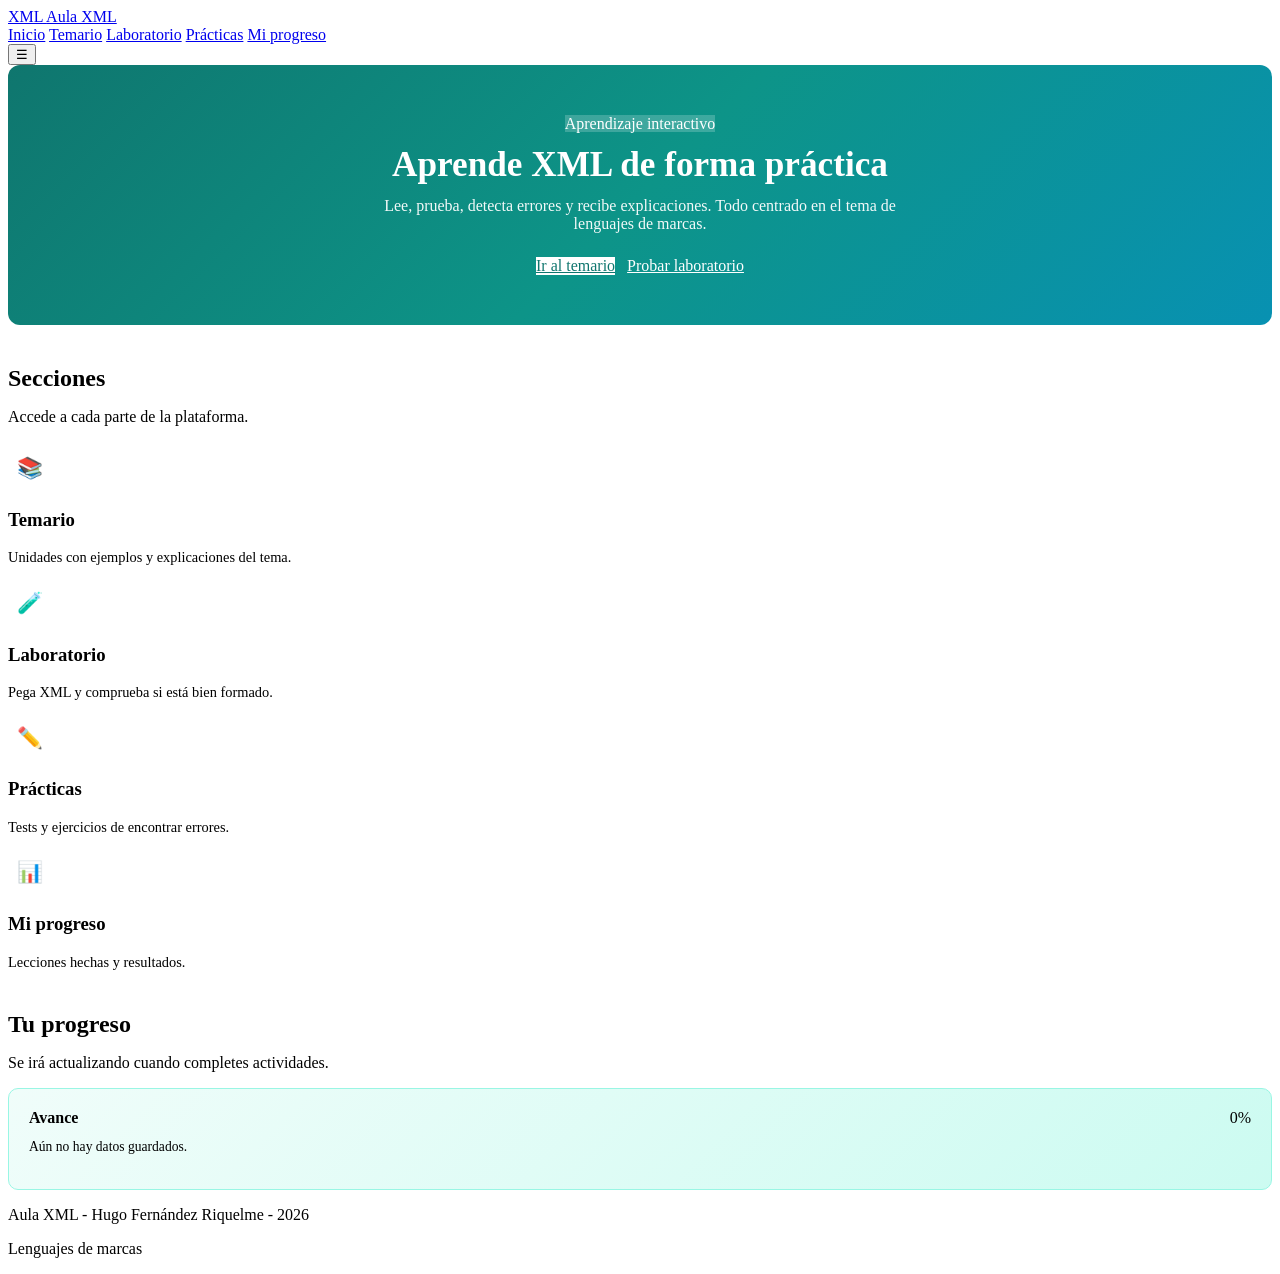
==== aula-xml/index.html @ 884ad316 "fase1" ====
<!DOCTYPE html>
<html lang="es">
<head>
  <meta charset="UTF-8">
  <meta name="viewport" content="width=device-width, initial-scale=1.0">
  <title>Aula XML - Inicio</title>
  <link rel="stylesheet" href="css/styles.css">
  <style>
    .hero {
      background: linear-gradient(135deg, #0f766e, #0d9488, #0891b2);
      color: white;
      border-radius: 12px;
      padding: 50px 24px;
      text-align: center;
      margin-bottom: 40px;
    }

    .hero h1 {
      font-size: 2.2rem;
      margin: 12px 0;
    }

    .hero p {
      max-width: 560px;
      margin: 0 auto 24px;
      opacity: 0.95;
    }

    .hero .boton-verde {
      background: white;
      color: #0f766e;
    }

    .hero .boton-verde:hover {
      background: #f0fdfa;
    }

    .hero .boton-borde {
      border-color: rgba(255,255,255,0.6);
      color: white;
    }

    .hero .boton-borde:hover {
      background: rgba(255,255,255,0.15);
    }

    .acciones {
      display: flex;
      gap: 12px;
      justify-content: center;
      flex-wrap: wrap;
    }

    .tarjeta-link {
      text-decoration: none;
      color: inherit;
      border-top: 3px solid var(--verde);
      transition: transform 0.15s;
    }

    .tarjeta-link:hover {
      transform: translateY(-3px);
    }

    .icono {
      width: 44px;
      height: 44px;
      background: var(--verde);
      color: white;
      border-radius: 8px;
      display: flex;
      align-items: center;
      justify-content: center;
      font-size: 1.3rem;
      margin-bottom: 12px;
    }

    .progreso-caja {
      background: linear-gradient(135deg, #f0fdfa, #ccfbf1);
      border: 1px solid #99f6e4;
      border-radius: 10px;
      padding: 20px;
    }
  </style>
</head>
<body>

  <header>
    <div class="header-content">
      <a href="index.html" class="logo">
        <span>XML</span>
        <span>Aula XML</span>
      </a>

      <nav id="menu">
        <a href="index.html" class="activo">Inicio</a>
        <a href="temario.html">Temario</a>
        <a href="laboratorio.html">Laboratorio</a>
        <a href="practicas.html">Prácticas</a>
        <a href="progreso.html">Mi progreso</a>
      </nav>

      <div class="header-botones">
        <button class="btn-menu" id="abrirMenu" title="Menú">☰</button>
      </div>
    </div>
  </header>

  <main>
    <div class="container">

      <section class="hero">
        <span class="badge" style="background:rgba(255,255,255,0.2);color:white;">Aprendizaje interactivo</span>
        <h1>Aprende XML de forma práctica</h1>
        <p>Lee, prueba, detecta errores y recibe explicaciones. Todo centrado en el tema de lenguajes de marcas.</p>
        <div class="acciones">
          <a href="temario.html" class="boton boton-verde">Ir al temario</a>
          <a href="laboratorio.html" class="boton boton-borde">Probar laboratorio</a>
        </div>
      </section>

      <section style="margin-bottom: 40px;">
        <h2 style="margin-bottom: 8px;">Secciones</h2>
        <p style="color: var(--texto2); margin-bottom: 20px;">Accede a cada parte de la plataforma.</p>

        <div class="grid-tarjetas">
          <a href="temario.html" class="tarjeta tarjeta-link">
            <div class="icono">📚</div>
            <h3>Temario</h3>
            <p style="font-size: 0.9rem; color: var(--texto2); margin-top: 6px;">Unidades con ejemplos y explicaciones del tema.</p>
          </a>

          <a href="laboratorio.html" class="tarjeta tarjeta-link">
            <div class="icono">🧪</div>
            <h3>Laboratorio</h3>
            <p style="font-size: 0.9rem; color: var(--texto2); margin-top: 6px;">Pega XML y comprueba si está bien formado.</p>
          </a>

          <a href="practicas.html" class="tarjeta tarjeta-link">
            <div class="icono">✏️</div>
            <h3>Prácticas</h3>
            <p style="font-size: 0.9rem; color: var(--texto2); margin-top: 6px;">Tests y ejercicios de encontrar errores.</p>
          </a>

          <a href="progreso.html" class="tarjeta tarjeta-link">
            <div class="icono">📊</div>
            <h3>Mi progreso</h3>
            <p style="font-size: 0.9rem; color: var(--texto2); margin-top: 6px;">Lecciones hechas y resultados.</p>
          </a>
        </div>
      </section>

      <section>
        <h2 style="margin-bottom: 8px;">Tu progreso</h2>
        <p style="color: var(--texto2); margin-bottom: 16px;">Se irá actualizando cuando completes actividades.</p>

        <div class="progreso-caja">
          <div style="display:flex; justify-content:space-between; margin-bottom: 8px;">
            <strong>Avance</strong>
            <span class="badge">0%</span>
          </div>
          <div class="barra">
            <div class="barra-relleno" style="width:0%"></div>
          </div>
          <p style="font-size: 0.85rem; color: var(--texto3); margin-top: 12px;">Aún no hay datos guardados.</p>
        </div>
      </section>

    </div>
  </main>

  <footer>
    <div class="footer-content">
      <p>Aula XML - Hugo Fernández Riquelme - 2026</p>
      <p>Lenguajes de marcas</p>
    </div>
  </footer>

  <script src="js/main.js"></script>
</body>
</html>
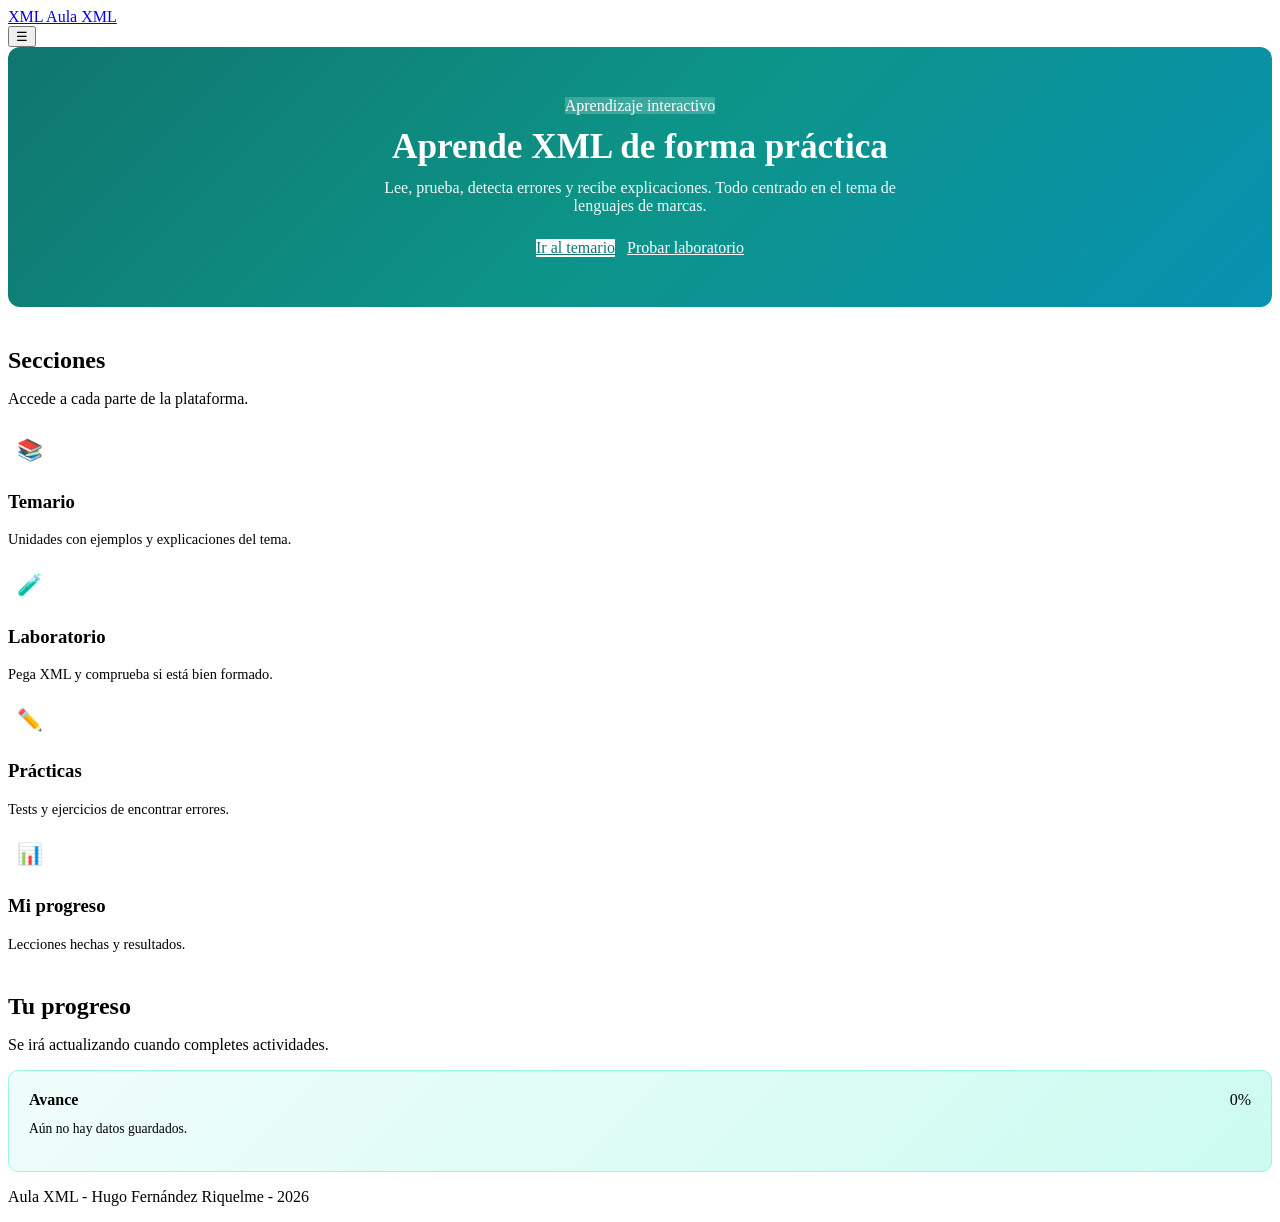
==== commit 447eb998: "fase1" ====
--- a/aula-xml/index.html
+++ b/aula-xml/index.html
@@ -91,15 +91,6 @@
         <span>XML</span>
         <span>Aula XML</span>
       </a>
-
-      <nav id="menu">
-        <a href="index.html" class="activo">Inicio</a>
-        <a href="temario.html">Temario</a>
-        <a href="laboratorio.html">Laboratorio</a>
-        <a href="practicas.html">Prácticas</a>
-        <a href="progreso.html">Mi progreso</a>
-      </nav>
-
       <div class="header-botones">
         <button class="btn-menu" id="abrirMenu" title="Menú">☰</button>
       </div>
@@ -172,7 +163,6 @@
   <footer>
     <div class="footer-content">
       <p>Aula XML - Hugo Fernández Riquelme - 2026</p>
-      <p>Lenguajes de marcas</p>
     </div>
   </footer>
 
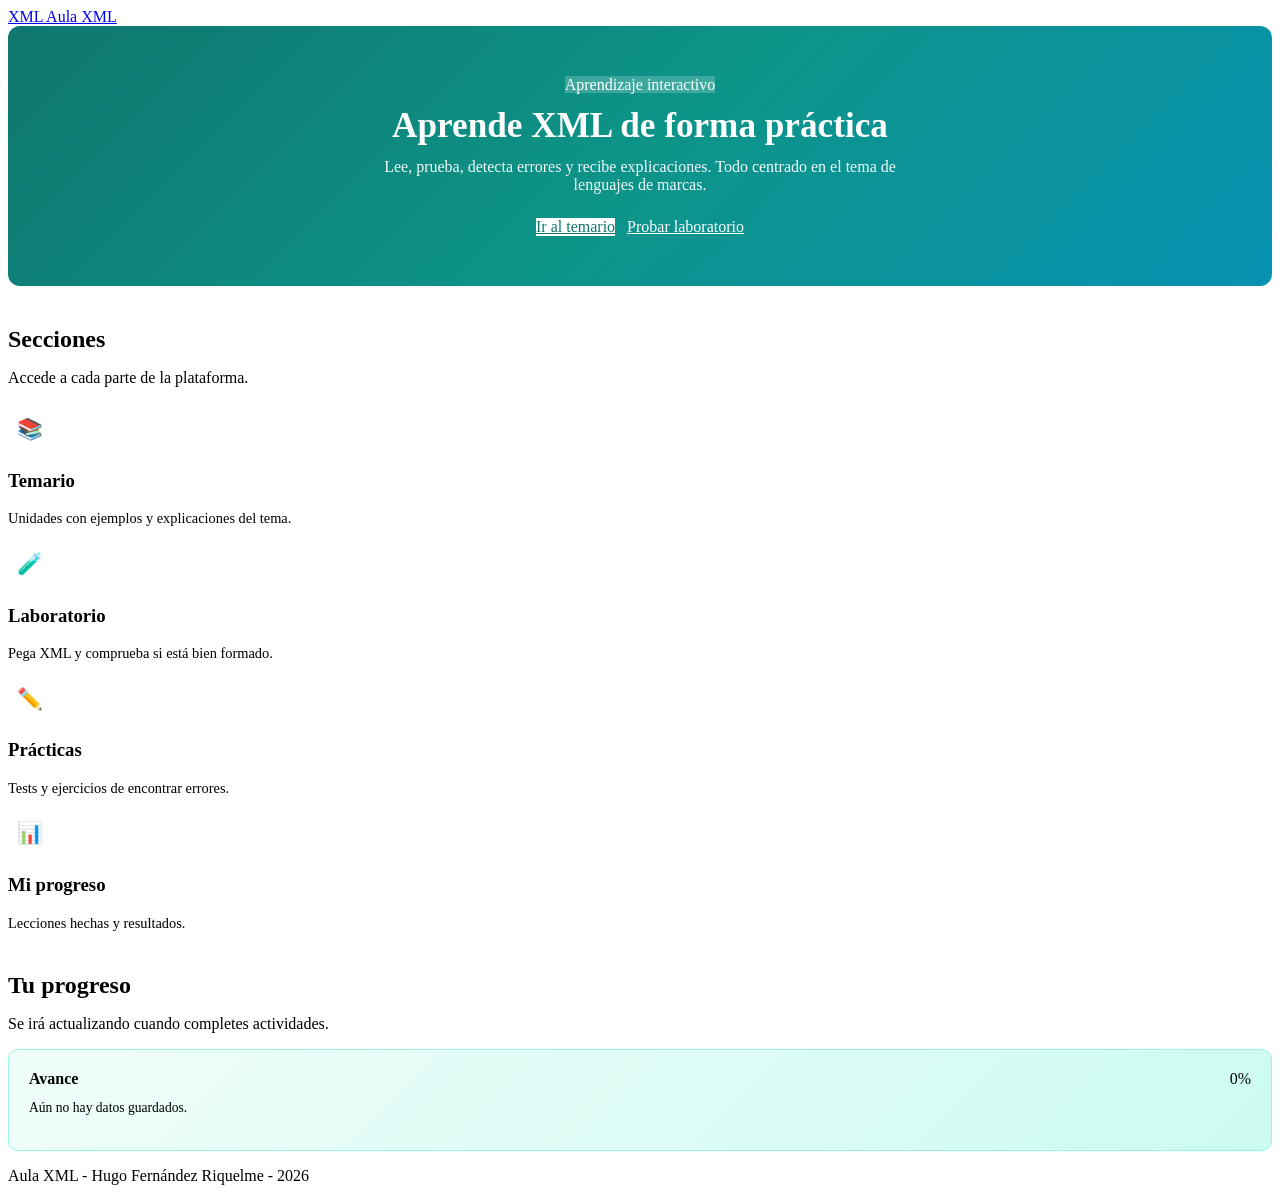
==== commit 7319d53a: "fase1" ====
--- a/aula-xml/index.html
+++ b/aula-xml/index.html
@@ -91,9 +91,6 @@
         <span>XML</span>
         <span>Aula XML</span>
       </a>
-      <div class="header-botones">
-        <button class="btn-menu" id="abrirMenu" title="Menú">☰</button>
-      </div>
     </div>
   </header>
 
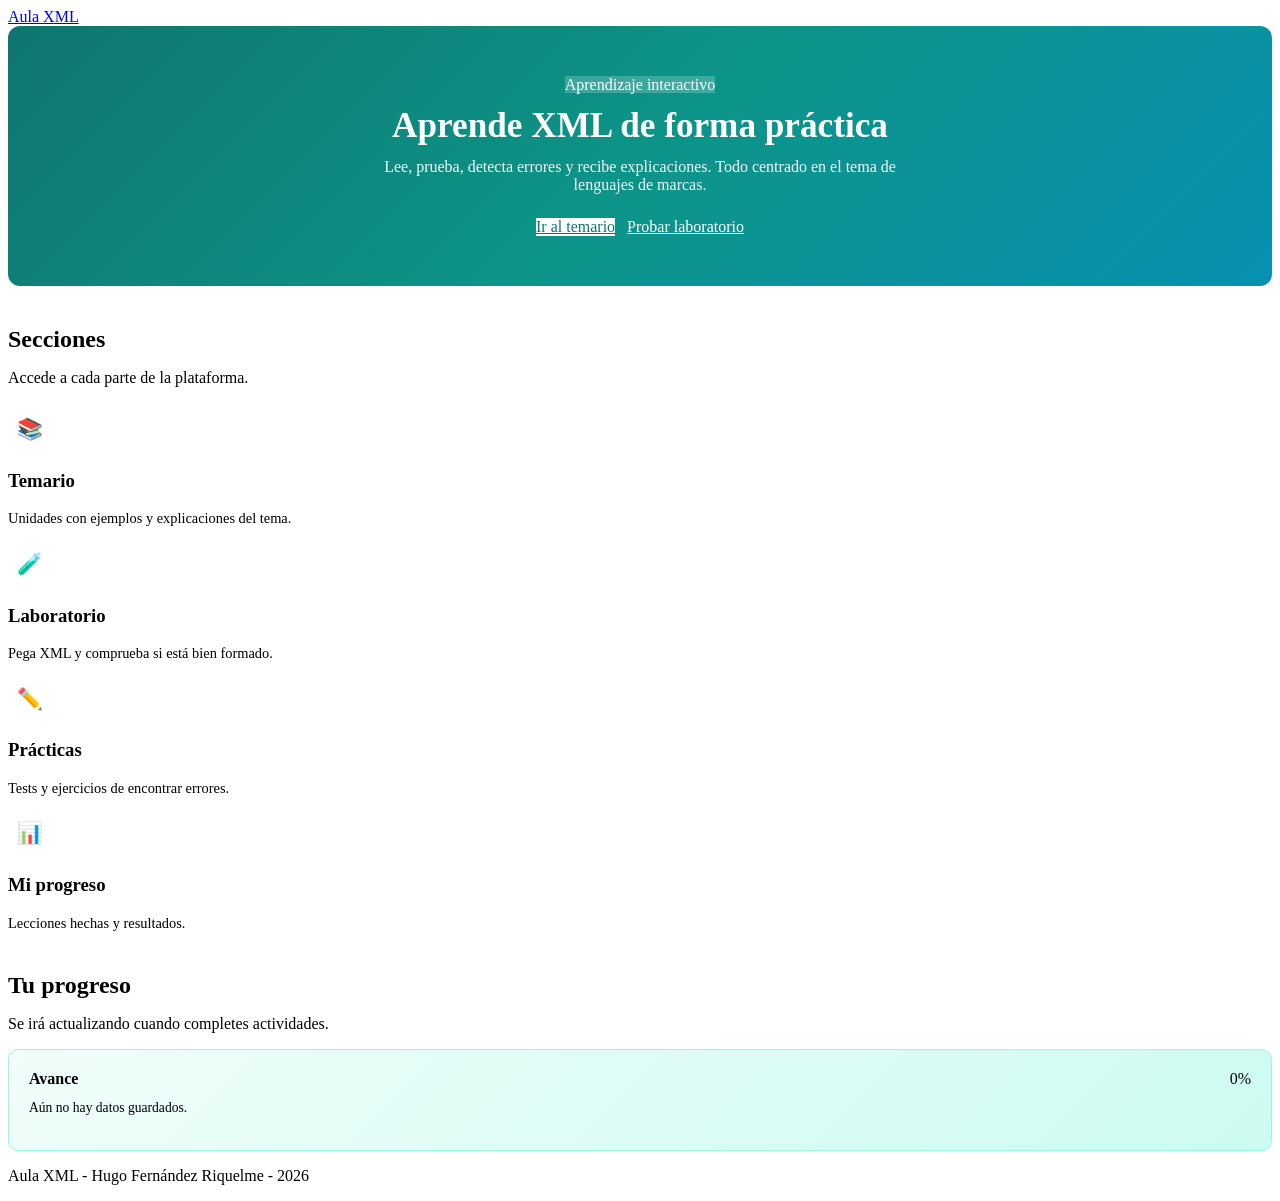
==== commit aa220281: "fase1" ====
--- a/aula-xml/index.html
+++ b/aula-xml/index.html
@@ -88,7 +88,6 @@
   <header>
     <div class="header-content">
       <a href="index.html" class="logo">
-        <span>XML</span>
         <span>Aula XML</span>
       </a>
     </div>
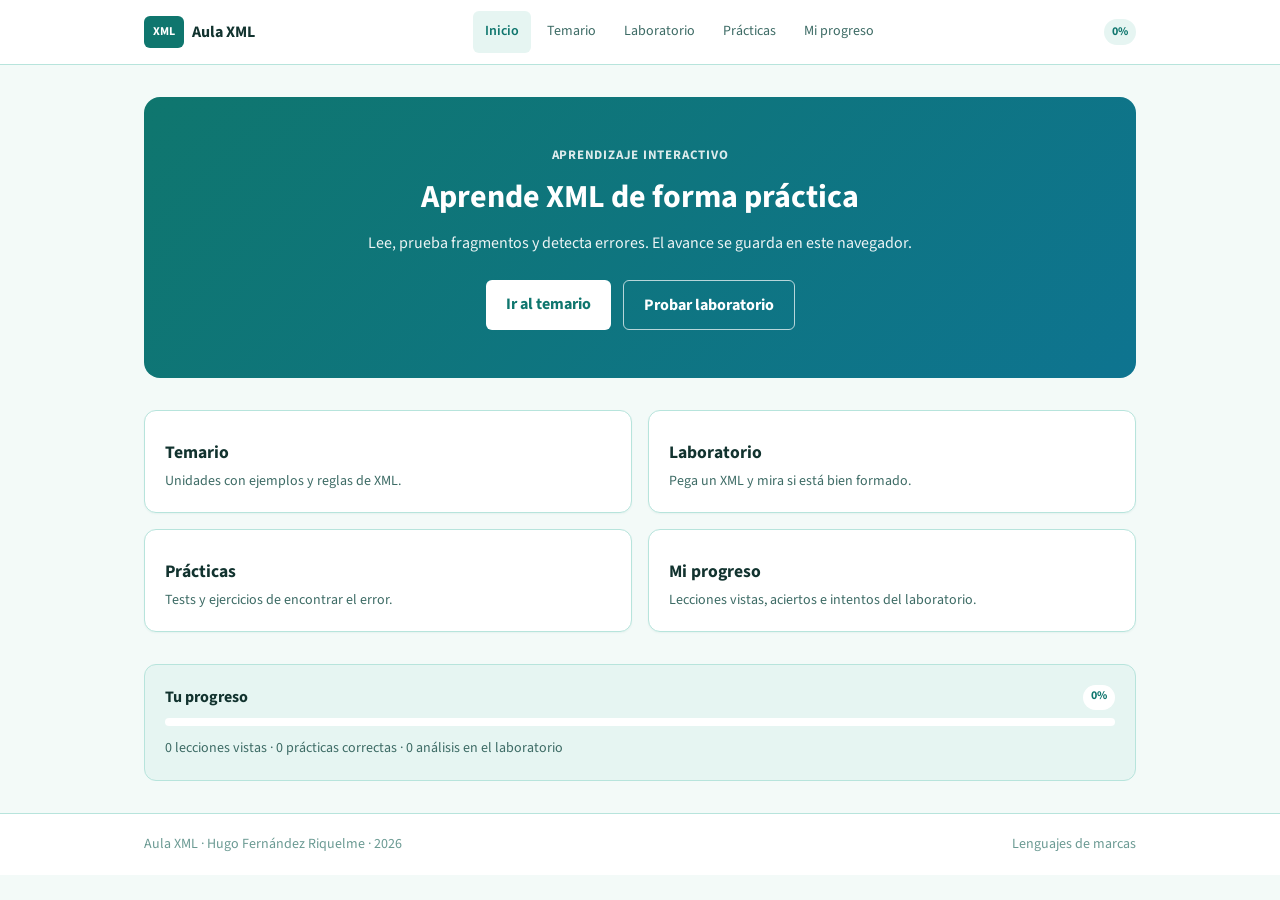
==== commit af09c698: "fase3" ====
--- a/aula-xml/index.html
+++ b/aula-xml/index.html
@@ -4,164 +4,163 @@
   <meta charset="UTF-8">
   <meta name="viewport" content="width=device-width, initial-scale=1.0">
   <title>Aula XML - Inicio</title>
-  <link rel="stylesheet" href="css/styles.css">
+  <link rel="preconnect" href="https://fonts.googleapis.com">
+  <link href="https://fonts.googleapis.com/css2?family=Source+Sans+3:wght@400;600;700&display=swap" rel="stylesheet">
   <style>
+    :root {
+      --fondo: #f3faf8;
+      --blanco: #fff;
+      --suave: #e6f5f2;
+      --texto: #12332f;
+      --texto2: #3d6b65;
+      --texto3: #6b9a93;
+      --verde: #0f766e;
+      --azul: #0e7490;
+      --borde: #b7e4dc;
+    }
+    * { box-sizing: border-box; margin: 0; padding: 0; }
+    body {
+      font-family: "Source Sans 3", "Segoe UI", sans-serif;
+      background: var(--fondo);
+      color: var(--texto);
+      line-height: 1.55;
+      min-height: 100vh;
+    }
+    a { color: inherit; text-decoration: none; }
+    header {
+      position: sticky; top: 0; background: var(--blanco);
+      border-bottom: 1px solid var(--borde);
+    }
+    .barra {
+      max-width: 1024px; margin: 0 auto; height: 64px;
+      display: flex; align-items: center; justify-content: space-between;
+      padding: 0 16px; gap: 12px;
+    }
+    .logo { display: flex; align-items: center; gap: 8px; font-weight: 700; }
+    .logo span {
+      width: 40px; height: 32px; border-radius: 6px;
+      background: var(--verde); color: white;
+      display: grid; place-items: center; font-size: 12px;
+    }
+    nav { display: flex; gap: 4px; }
+    nav a {
+      padding: 10px 12px; border-radius: 6px; font-size: 14px; color: var(--texto2);
+    }
+    nav a.activo, nav a:hover { background: var(--suave); color: var(--verde); font-weight: 600; }
+    .pct {
+      background: var(--suave); color: var(--verde);
+      border-radius: 999px; padding: 4px 8px; font-size: 12px; font-weight: 700;
+    }
+    main { max-width: 1024px; margin: 0 auto; padding: 32px 16px; }
     .hero {
-      background: linear-gradient(135deg, #0f766e, #0d9488, #0891b2);
-      color: white;
-      border-radius: 12px;
-      padding: 50px 24px;
-      text-align: center;
-      margin-bottom: 40px;
+      background: linear-gradient(135deg, #0f766e, #0e7490);
+      color: white; text-align: center; border-radius: 16px;
+      padding: 48px 24px;
     }
-
-    .hero h1 {
-      font-size: 2.2rem;
-      margin: 12px 0;
+    .hero .mini {
+      font-size: 13px; font-weight: 700; letter-spacing: 0.06em;
+      text-transform: uppercase; opacity: 0.85;
     }
-
-    .hero p {
-      max-width: 560px;
-      margin: 0 auto 24px;
-      opacity: 0.95;
+    .hero h1 { font-size: 2rem; margin: 8px 0; }
+    .hero p { max-width: 560px; margin: 0 auto; opacity: 0.92; }
+    .acciones { display: flex; justify-content: center; gap: 12px; flex-wrap: wrap; margin-top: 24px; }
+    .btn {
+      display: inline-block; padding: 12px 20px; border-radius: 6px; font-weight: 700;
     }
-
-    .hero .boton-verde {
-      background: white;
-      color: #0f766e;
+    .btn-blanco { background: white; color: var(--verde); }
+    .btn-borde { border: 1px solid rgba(255,255,255,0.7); color: white; }
+    .grid {
+      display: grid; grid-template-columns: 1fr 1fr; gap: 16px; margin-top: 32px;
     }
-
-    .hero .boton-verde:hover {
-      background: #f0fdfa;
+    .card {
+      background: var(--blanco); border: 1px solid var(--borde);
+      border-radius: 12px; padding: 20px; box-shadow: 0 1px 2px rgba(15,118,110,0.06);
     }
-
-    .hero .boton-borde {
-      border-color: rgba(255,255,255,0.6);
-      color: white;
+    .card h2 { font-size: 1.1rem; margin-top: 8px; }
+    .card p { color: var(--texto2); font-size: 14px; margin-top: 4px; }
+    .progreso {
+      margin-top: 32px; background: var(--suave);
+      border: 1px solid var(--borde); border-radius: 12px; padding: 20px;
     }
-
-    .hero .boton-borde:hover {
-      background: rgba(255,255,255,0.15);
+    .fila { display: flex; justify-content: space-between; margin-bottom: 8px; }
+    .pill { background: white; color: var(--verde); border-radius: 999px; padding: 2px 8px; font-size: 12px; font-weight: 700; }
+    .track { height: 8px; background: white; border-radius: 999px; overflow: hidden; }
+    .fill { height: 100%; width: 0%; background: linear-gradient(90deg, #0f766e, #0e7490); }
+    .nota { margin-top: 12px; font-size: 14px; color: var(--texto2); }
+    footer {
+      border-top: 1px solid var(--borde); background: var(--blanco);
     }
-
-    .acciones {
-      display: flex;
-      gap: 12px;
-      justify-content: center;
-      flex-wrap: wrap;
+    .pie {
+      max-width: 1024px; margin: 0 auto; padding: 20px 16px;
+      display: flex; justify-content: space-between; flex-wrap: wrap;
+      font-size: 14px; color: var(--texto3);
     }
-
-    .tarjeta-link {
-      text-decoration: none;
-      color: inherit;
-      border-top: 3px solid var(--verde);
-      transition: transform 0.15s;
-    }
-
-    .tarjeta-link:hover {
-      transform: translateY(-3px);
-    }
-
-    .icono {
-      width: 44px;
-      height: 44px;
-      background: var(--verde);
-      color: white;
-      border-radius: 8px;
-      display: flex;
-      align-items: center;
-      justify-content: center;
-      font-size: 1.3rem;
-      margin-bottom: 12px;
-    }
-
-    .progreso-caja {
-      background: linear-gradient(135deg, #f0fdfa, #ccfbf1);
-      border: 1px solid #99f6e4;
-      border-radius: 10px;
-      padding: 20px;
+    @media (max-width: 700px) {
+      nav { display: none; }
+      .grid { grid-template-columns: 1fr; }
     }
   </style>
 </head>
 <body>
-
   <header>
-    <div class="header-content">
-      <a href="index.html" class="logo">
-        <span>Aula XML</span>
-      </a>
+    <div class="barra">
+      <a class="logo" href="index.html"><span>XML</span> Aula XML</a>
+      <nav>
+        <a class="activo" href="index.html">Inicio</a>
+        <a href="temario.html">Temario</a>
+        <a href="laboratorio.html">Laboratorio</a>
+        <a href="practicas.html">Prácticas</a>
+        <a href="progreso.html">Mi progreso</a>
+      </nav>
+      <span class="pct">0%</span>
     </div>
   </header>
 
   <main>
-    <div class="container">
+    <section class="hero">
+      <p class="mini">Aprendizaje interactivo</p>
+      <h1>Aprende XML de forma práctica</h1>
+      <p>Lee, prueba fragmentos y detecta errores. El avance se guarda en este navegador.</p>
+      <div class="acciones">
+        <a class="btn btn-blanco" href="temario.html">Ir al temario</a>
+        <a class="btn btn-borde" href="laboratorio.html">Probar laboratorio</a>
+      </div>
+    </section>
 
-      <section class="hero">
-        <span class="badge" style="background:rgba(255,255,255,0.2);color:white;">Aprendizaje interactivo</span>
-        <h1>Aprende XML de forma práctica</h1>
-        <p>Lee, prueba, detecta errores y recibe explicaciones. Todo centrado en el tema de lenguajes de marcas.</p>
-        <div class="acciones">
-          <a href="temario.html" class="boton boton-verde">Ir al temario</a>
-          <a href="laboratorio.html" class="boton boton-borde">Probar laboratorio</a>
-        </div>
-      </section>
+    <section class="grid">
+      <a class="card" href="temario.html">
+        <h2>Temario</h2>
+        <p>Unidades con ejemplos y reglas de XML.</p>
+      </a>
+      <a class="card" href="laboratorio.html">
+        <h2>Laboratorio</h2>
+        <p>Pega un XML y mira si está bien formado.</p>
+      </a>
+      <a class="card" href="practicas.html">
+        <h2>Prácticas</h2>
+        <p>Tests y ejercicios de encontrar el error.</p>
+      </a>
+      <a class="card" href="progreso.html">
+        <h2>Mi progreso</h2>
+        <p>Lecciones vistas, aciertos e intentos del laboratorio.</p>
+      </a>
+    </section>
 
-      <section style="margin-bottom: 40px;">
-        <h2 style="margin-bottom: 8px;">Secciones</h2>
-        <p style="color: var(--texto2); margin-bottom: 20px;">Accede a cada parte de la plataforma.</p>
-
-        <div class="grid-tarjetas">
-          <a href="temario.html" class="tarjeta tarjeta-link">
-            <div class="icono">📚</div>
-            <h3>Temario</h3>
-            <p style="font-size: 0.9rem; color: var(--texto2); margin-top: 6px;">Unidades con ejemplos y explicaciones del tema.</p>
-          </a>
-
-          <a href="laboratorio.html" class="tarjeta tarjeta-link">
-            <div class="icono">🧪</div>
-            <h3>Laboratorio</h3>
-            <p style="font-size: 0.9rem; color: var(--texto2); margin-top: 6px;">Pega XML y comprueba si está bien formado.</p>
-          </a>
-
-          <a href="practicas.html" class="tarjeta tarjeta-link">
-            <div class="icono">✏️</div>
-            <h3>Prácticas</h3>
-            <p style="font-size: 0.9rem; color: var(--texto2); margin-top: 6px;">Tests y ejercicios de encontrar errores.</p>
-          </a>
-
-          <a href="progreso.html" class="tarjeta tarjeta-link">
-            <div class="icono">📊</div>
-            <h3>Mi progreso</h3>
-            <p style="font-size: 0.9rem; color: var(--texto2); margin-top: 6px;">Lecciones hechas y resultados.</p>
-          </a>
-        </div>
-      </section>
-
-      <section>
-        <h2 style="margin-bottom: 8px;">Tu progreso</h2>
-        <p style="color: var(--texto2); margin-bottom: 16px;">Se irá actualizando cuando completes actividades.</p>
-
-        <div class="progreso-caja">
-          <div style="display:flex; justify-content:space-between; margin-bottom: 8px;">
-            <strong>Avance</strong>
-            <span class="badge">0%</span>
-          </div>
-          <div class="barra">
-            <div class="barra-relleno" style="width:0%"></div>
-          </div>
-          <p style="font-size: 0.85rem; color: var(--texto3); margin-top: 12px;">Aún no hay datos guardados.</p>
-        </div>
-      </section>
-
-    </div>
+    <section class="progreso">
+      <div class="fila">
+        <strong>Tu progreso</strong>
+        <span class="pill">0%</span>
+      </div>
+      <div class="track"><div class="fill"></div></div>
+      <p class="nota">0 lecciones vistas · 0 prácticas correctas · 0 análisis en el laboratorio</p>
+    </section>
   </main>
 
   <footer>
-    <div class="footer-content">
-      <p>Aula XML - Hugo Fernández Riquelme - 2026</p>
+    <div class="pie">
+      <p>Aula XML · Hugo Fernández Riquelme · 2026</p>
+      <p>Lenguajes de marcas</p>
     </div>
   </footer>
-
-  <script src="js/main.js"></script>
 </body>
 </html>
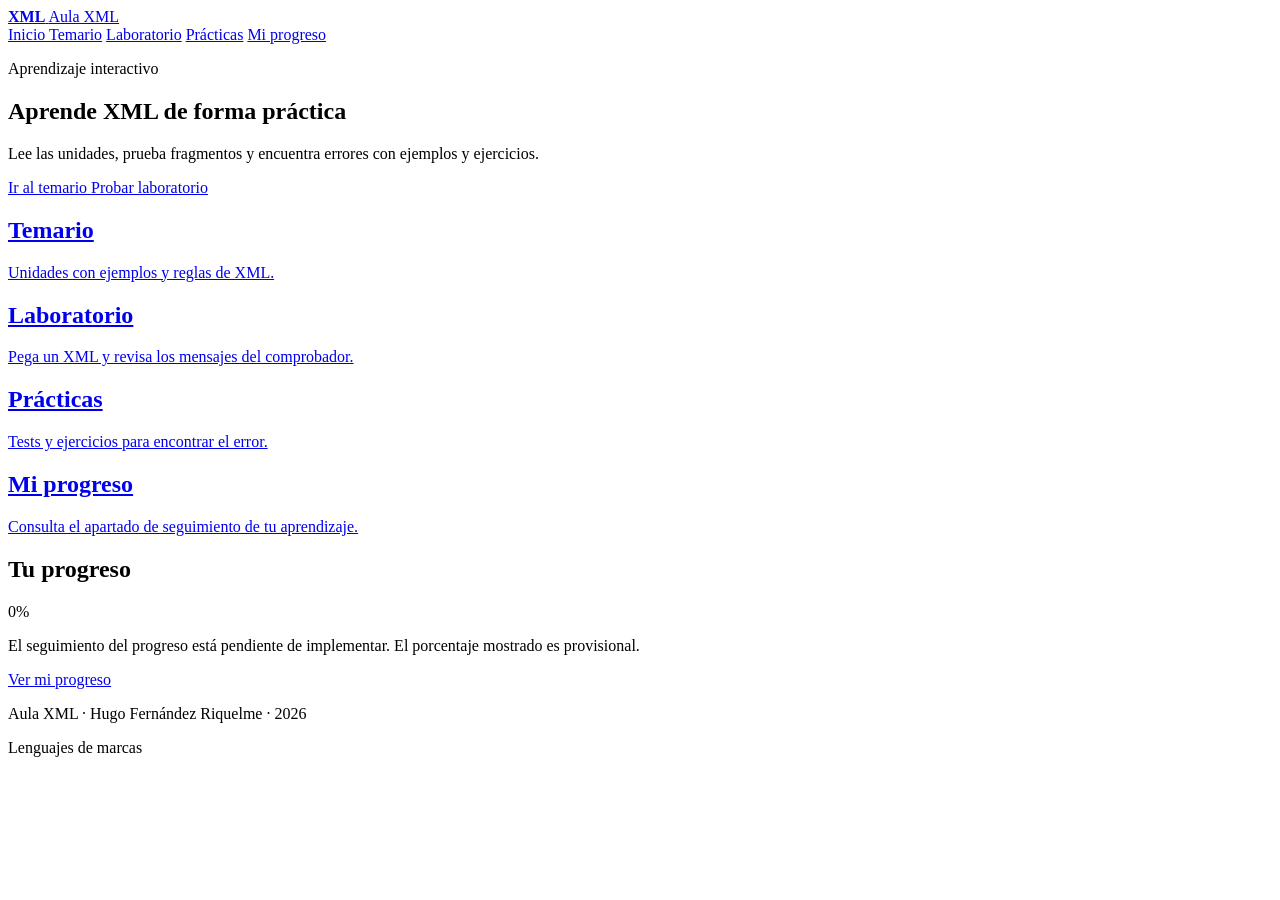
==== commit 6ebc7f54: "fase3" ====
--- a/aula-xml/index.html
+++ b/aula-xml/index.html
@@ -3,157 +3,137 @@
 <head>
   <meta charset="UTF-8">
   <meta name="viewport" content="width=device-width, initial-scale=1.0">
+
   <title>Aula XML - Inicio</title>
-  <link rel="preconnect" href="https://fonts.googleapis.com">
-  <link href="https://fonts.googleapis.com/css2?family=Source+Sans+3:wght@400;600;700&display=swap" rel="stylesheet">
-  <style>
-    :root {
-      --fondo: #f3faf8;
-      --blanco: #fff;
-      --suave: #e6f5f2;
-      --texto: #12332f;
-      --texto2: #3d6b65;
-      --texto3: #6b9a93;
-      --verde: #0f766e;
-      --azul: #0e7490;
-      --borde: #b7e4dc;
-    }
-    * { box-sizing: border-box; margin: 0; padding: 0; }
-    body {
-      font-family: "Source Sans 3", "Segoe UI", sans-serif;
-      background: var(--fondo);
-      color: var(--texto);
-      line-height: 1.55;
-      min-height: 100vh;
-    }
-    a { color: inherit; text-decoration: none; }
-    header {
-      position: sticky; top: 0; background: var(--blanco);
-      border-bottom: 1px solid var(--borde);
-    }
-    .barra {
-      max-width: 1024px; margin: 0 auto; height: 64px;
-      display: flex; align-items: center; justify-content: space-between;
-      padding: 0 16px; gap: 12px;
-    }
-    .logo { display: flex; align-items: center; gap: 8px; font-weight: 700; }
-    .logo span {
-      width: 40px; height: 32px; border-radius: 6px;
-      background: var(--verde); color: white;
-      display: grid; place-items: center; font-size: 12px;
-    }
-    nav { display: flex; gap: 4px; }
-    nav a {
-      padding: 10px 12px; border-radius: 6px; font-size: 14px; color: var(--texto2);
-    }
-    nav a.activo, nav a:hover { background: var(--suave); color: var(--verde); font-weight: 600; }
-    .pct {
-      background: var(--suave); color: var(--verde);
-      border-radius: 999px; padding: 4px 8px; font-size: 12px; font-weight: 700;
-    }
-    main { max-width: 1024px; margin: 0 auto; padding: 32px 16px; }
-    .hero {
-      background: linear-gradient(135deg, #0f766e, #0e7490);
-      color: white; text-align: center; border-radius: 16px;
-      padding: 48px 24px;
-    }
-    .hero .mini {
-      font-size: 13px; font-weight: 700; letter-spacing: 0.06em;
-      text-transform: uppercase; opacity: 0.85;
-    }
-    .hero h1 { font-size: 2rem; margin: 8px 0; }
-    .hero p { max-width: 560px; margin: 0 auto; opacity: 0.92; }
-    .acciones { display: flex; justify-content: center; gap: 12px; flex-wrap: wrap; margin-top: 24px; }
-    .btn {
-      display: inline-block; padding: 12px 20px; border-radius: 6px; font-weight: 700;
-    }
-    .btn-blanco { background: white; color: var(--verde); }
-    .btn-borde { border: 1px solid rgba(255,255,255,0.7); color: white; }
-    .grid {
-      display: grid; grid-template-columns: 1fr 1fr; gap: 16px; margin-top: 32px;
-    }
-    .card {
-      background: var(--blanco); border: 1px solid var(--borde);
-      border-radius: 12px; padding: 20px; box-shadow: 0 1px 2px rgba(15,118,110,0.06);
-    }
-    .card h2 { font-size: 1.1rem; margin-top: 8px; }
-    .card p { color: var(--texto2); font-size: 14px; margin-top: 4px; }
-    .progreso {
-      margin-top: 32px; background: var(--suave);
-      border: 1px solid var(--borde); border-radius: 12px; padding: 20px;
-    }
-    .fila { display: flex; justify-content: space-between; margin-bottom: 8px; }
-    .pill { background: white; color: var(--verde); border-radius: 999px; padding: 2px 8px; font-size: 12px; font-weight: 700; }
-    .track { height: 8px; background: white; border-radius: 999px; overflow: hidden; }
-    .fill { height: 100%; width: 0%; background: linear-gradient(90deg, #0f766e, #0e7490); }
-    .nota { margin-top: 12px; font-size: 14px; color: var(--texto2); }
-    footer {
-      border-top: 1px solid var(--borde); background: var(--blanco);
-    }
-    .pie {
-      max-width: 1024px; margin: 0 auto; padding: 20px 16px;
-      display: flex; justify-content: space-between; flex-wrap: wrap;
-      font-size: 14px; color: var(--texto3);
-    }
-    @media (max-width: 700px) {
-      nav { display: none; }
-      .grid { grid-template-columns: 1fr; }
-    }
-  </style>
+
+  <link rel="stylesheet" href="css/styles.css">
 </head>
+
 <body>
+
   <header>
     <div class="barra">
-      <a class="logo" href="index.html"><span>XML</span> Aula XML</a>
-      <nav>
-        <a class="activo" href="index.html">Inicio</a>
+
+      <a href="index.html" class="logo">
+        <b>XML</b>
+        <span>Aula XML</span>
+      </a>
+
+      <nav class="menu" id="menu" aria-label="Navegación principal">
+        <a
+          href="index.html"
+          class="activo"
+          aria-current="page"
+        >
+          Inicio
+        </a>
+
         <a href="temario.html">Temario</a>
         <a href="laboratorio.html">Laboratorio</a>
         <a href="practicas.html">Prácticas</a>
         <a href="progreso.html">Mi progreso</a>
       </nav>
-      <span class="pct">0%</span>
+
+      <div class="acciones-h"></div>
+
     </div>
   </header>
 
-  <main>
-    <section class="hero">
+  <main class="contenido">
+
+    <!-- Presentación -->
+    <section class="hero" aria-labelledby="titulo-inicio">
       <p class="mini">Aprendizaje interactivo</p>
-      <h1>Aprende XML de forma práctica</h1>
-      <p>Lee, prueba fragmentos y detecta errores. El avance se guarda en este navegador.</p>
-      <div class="acciones">
-        <a class="btn btn-blanco" href="temario.html">Ir al temario</a>
-        <a class="btn btn-borde" href="laboratorio.html">Probar laboratorio</a>
+
+      <h1 id="titulo-inicio">
+        Aprende XML de forma práctica
+      </h1>
+
+      <p>
+        Lee las unidades, prueba fragmentos y encuentra errores
+        con ejemplos y ejercicios.
+      </p>
+
+      <div class="botones">
+        <a href="temario.html" class="btn btn-blanco">
+          Ir al temario
+        </a>
+
+        <a href="laboratorio.html" class="btn btn-borde-b">
+          Probar laboratorio
+        </a>
       </div>
     </section>
 
-    <section class="grid">
-      <a class="card" href="temario.html">
+    <!-- Accesos a las secciones -->
+    <section class="grid inicio-secciones" aria-label="Secciones del aula">
+
+      <a href="temario.html" class="card">
         <h2>Temario</h2>
-        <p>Unidades con ejemplos y reglas de XML.</p>
+
+        <p>
+          Unidades con ejemplos y reglas de XML.
+        </p>
       </a>
-      <a class="card" href="laboratorio.html">
+
+      <a href="laboratorio.html" class="card">
         <h2>Laboratorio</h2>
-        <p>Pega un XML y mira si está bien formado.</p>
+
+        <p>
+          Pega un XML y revisa los mensajes del comprobador.
+        </p>
       </a>
-      <a class="card" href="practicas.html">
+
+      <a href="practicas.html" class="card">
         <h2>Prácticas</h2>
-        <p>Tests y ejercicios de encontrar el error.</p>
+
+        <p>
+          Tests y ejercicios para encontrar el error.
+        </p>
       </a>
-      <a class="card" href="progreso.html">
+
+      <a href="progreso.html" class="card">
         <h2>Mi progreso</h2>
-        <p>Lecciones vistas, aciertos e intentos del laboratorio.</p>
+
+        <p>
+          Consulta el apartado de seguimiento de tu aprendizaje.
+        </p>
       </a>
+
     </section>
 
-    <section class="progreso">
+    <!-- Progreso provisional -->
+    <section class="caja-suave" aria-labelledby="titulo-avance-inicio">
+
       <div class="fila">
-        <strong>Tu progreso</strong>
+        <h2 id="titulo-avance-inicio">Tu progreso</h2>
         <span class="pill">0%</span>
       </div>
-      <div class="track"><div class="fill"></div></div>
-      <p class="nota">0 lecciones vistas · 0 prácticas correctas · 0 análisis en el laboratorio</p>
+
+      <div
+        class="track"
+        role="progressbar"
+        aria-label="Avance general"
+        aria-valuemin="0"
+        aria-valuemax="100"
+        aria-valuenow="0"
+      >
+        <div class="fill"></div>
+      </div>
+
+      <p class="nota">
+        El seguimiento del progreso está pendiente de implementar.
+        El porcentaje mostrado es provisional.
+      </p>
+
+      <div class="botones">
+        <a href="progreso.html" class="btn btn-linea">
+          Ver mi progreso
+        </a>
+      </div>
+
     </section>
+
   </main>
 
   <footer>
@@ -162,5 +142,8 @@
       <p>Lenguajes de marcas</p>
     </div>
   </footer>
+
+  <script src="js/main.js"></script>
+
 </body>
 </html>
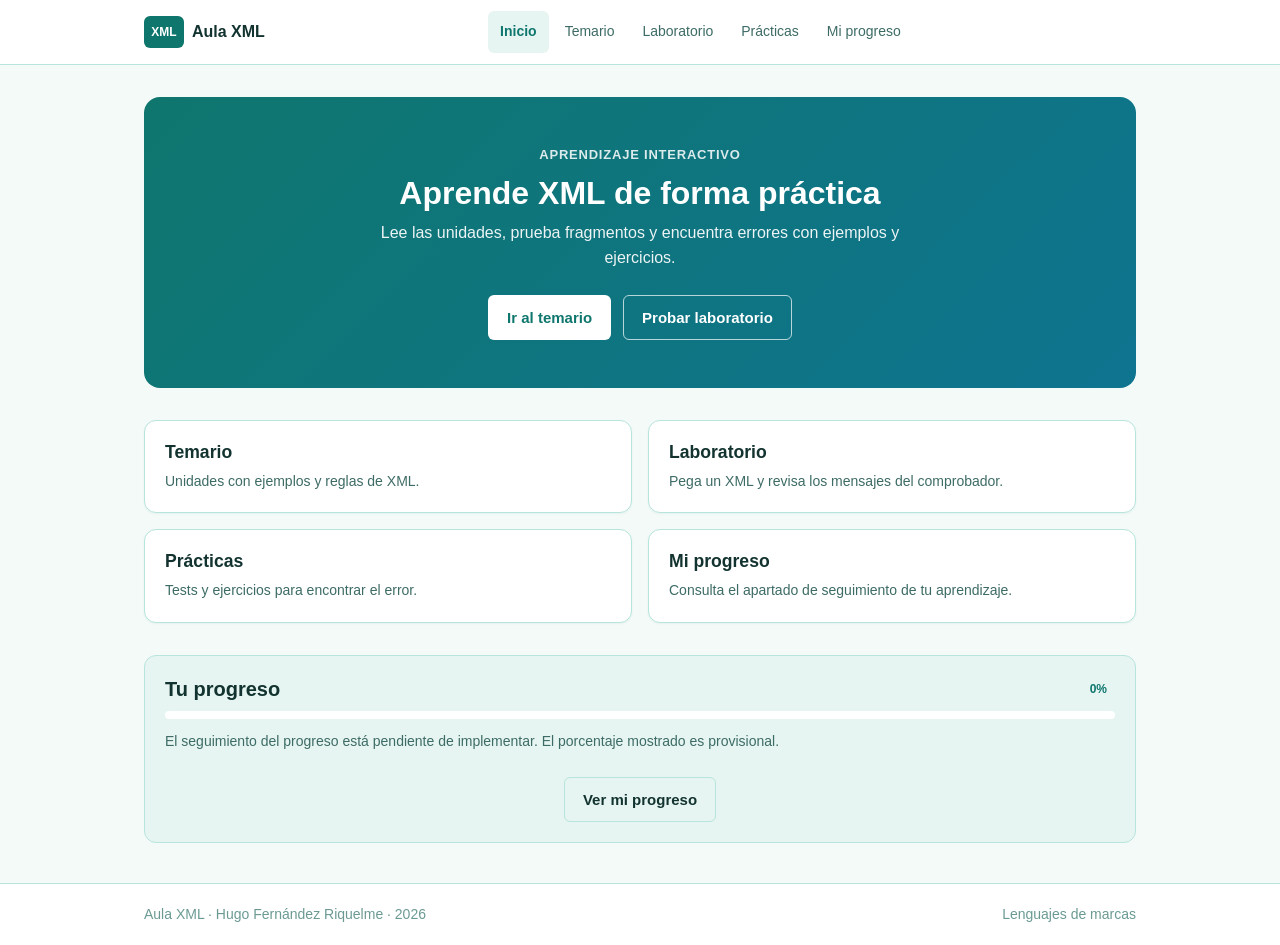
==== commit 932f3fc0: "fase3" ====
--- a/aula-xml/index.html
+++ b/aula-xml/index.html
@@ -6,7 +6,7 @@
 
   <title>Aula XML - Inicio</title>
 
-  <link rel="stylesheet" href="css/styles.css">
+  <link rel="stylesheet" href="../css/styles.css">
 </head>
 
 <body>
@@ -143,7 +143,7 @@
     </div>
   </footer>
 
-  <script src="js/main.js"></script>
+<script src="../js/main.js"></script>
 
 </body>
 </html>
--- a/css/styles.css
+++ b/css/styles.css
@@ -0,0 +1,838 @@
+/* ============================================
+   AULA XML - Hoja de estilos compartida
+   Inicio, Temario, Laboratorio,
+   Prácticas y Mi progreso
+   ============================================ */
+
+
+/* ============================================
+   Variables y colores
+   ============================================ */
+
+:root {
+  --fondo: #f3faf8;
+  --blanco: #ffffff;
+  --suave: #e6f5f2;
+
+  --texto: #12332f;
+  --texto2: #3d6b65;
+  --texto3: #6b9a93;
+
+  --verde: #0f766e;
+  --azul: #0e7490;
+  --borde: #b7e4dc;
+
+  --ok: #047857;
+  --mal: #b91c1c;
+
+  --mono: Consolas, Monaco, "Courier New", monospace;
+}
+
+html.oscuro {
+  --fondo: #062421;
+  --blanco: #0d3a35;
+  --suave: #114842;
+
+  --texto: #e7f7f4;
+  --texto2: #b7e4dc;
+  --texto3: #7eb8b0;
+
+  --verde: #2dd4bf;
+  --azul: #67e8f9;
+  --borde: #1a5c54;
+
+  --ok: #6ee7b7;
+  --mal: #fca5a5;
+
+  color-scheme: dark;
+}
+
+
+/* ============================================
+   Base y estructura
+   ============================================ */
+
+* {
+  box-sizing: border-box;
+  margin: 0;
+  padding: 0;
+}
+
+body {
+  display: flex;
+  flex-direction: column;
+  min-height: 100vh;
+
+  font-family: "Source Sans 3", "Segoe UI", sans-serif;
+  line-height: 1.55;
+
+  background: var(--fondo);
+  color: var(--texto);
+}
+
+a {
+  color: inherit;
+  text-decoration: none;
+}
+
+button,
+textarea,
+input {
+  font: inherit;
+}
+
+button {
+  cursor: pointer;
+}
+
+button:disabled {
+  cursor: not-allowed;
+}
+
+.barra,
+.contenido,
+.pie {
+  width: 100%;
+  max-width: 1024px;
+  margin: 0 auto;
+  padding-left: 16px;
+  padding-right: 16px;
+}
+
+main.contenido {
+  flex: 1;
+  min-width: 0;
+  padding-top: 32px;
+  padding-bottom: 40px;
+}
+
+h1 {
+  font-size: 1.9rem;
+  line-height: 1.25;
+}
+
+h2,
+h3 {
+  line-height: 1.35;
+}
+
+.lead {
+  margin: 8px 0 24px;
+  color: var(--texto2);
+}
+
+.muted {
+  color: var(--texto2);
+  font-size: 14px;
+}
+
+
+/* ============================================
+   Cabecera y navegación
+   ============================================ */
+
+header {
+  position: sticky;
+  top: 0;
+  z-index: 20;
+
+  background: var(--blanco);
+  border-bottom: 1px solid var(--borde);
+}
+
+.barra {
+  display: flex;
+  align-items: center;
+  justify-content: space-between;
+  gap: 12px;
+  min-height: 64px;
+}
+
+.logo {
+  display: flex;
+  align-items: center;
+  gap: 8px;
+
+  font-weight: 700;
+  white-space: nowrap;
+}
+
+.logo b {
+  display: grid;
+  place-items: center;
+
+  width: 40px;
+  height: 32px;
+  border-radius: 6px;
+
+  background: #0f766e;
+  color: #ffffff;
+  font-size: 12px;
+}
+
+nav.menu {
+  display: flex;
+  gap: 4px;
+}
+
+nav.menu a {
+  padding: 10px 12px;
+  border-radius: 6px;
+
+  color: var(--texto2);
+  font-size: 14px;
+}
+
+nav.menu a.activo,
+nav.menu a:hover {
+  background: var(--suave);
+  color: var(--verde);
+}
+
+nav.menu a.activo {
+  font-weight: 600;
+}
+
+.acciones-h {
+  display: flex;
+  align-items: center;
+  gap: 8px;
+}
+
+.pct,
+.pill {
+  display: inline-block;
+  padding: 4px 8px;
+  border-radius: 999px;
+
+  background: var(--suave);
+  color: var(--verde);
+
+  font-size: 12px;
+  font-weight: 700;
+}
+
+.icono {
+  display: grid;
+  place-items: center;
+
+  width: 44px;
+  height: 44px;
+  border: 0;
+  border-radius: 999px;
+
+  background: transparent;
+  color: var(--texto2);
+  font-size: 18px;
+}
+
+.icono:hover {
+  background: var(--suave);
+}
+
+/* Se utiliza el menú principal también en móvil. */
+.hamburguesa,
+nav.movil {
+  display: none;
+}
+
+
+/* ============================================
+   Presentación de las páginas
+   ============================================ */
+
+.hero {
+  padding: 48px 24px;
+  border-radius: 16px;
+
+  background: linear-gradient(135deg, #0f766e, #0e7490);
+  color: #ffffff;
+  text-align: center;
+}
+
+.hero .mini {
+  font-size: 13px;
+  font-weight: 700;
+  letter-spacing: 0.06em;
+  text-transform: uppercase;
+  opacity: 0.85;
+}
+
+.hero h1 {
+  margin: 8px 0;
+  font-size: 2rem;
+}
+
+.hero p {
+  max-width: 560px;
+  margin: 0 auto;
+  opacity: 0.92;
+}
+
+
+/* ============================================
+   Botones
+   ============================================ */
+
+.botones {
+  display: flex;
+  justify-content: center;
+  flex-wrap: wrap;
+  gap: 12px;
+  margin-top: 24px;
+}
+
+.btn {
+  display: inline-block;
+  padding: 10px 18px;
+  border: 1px solid transparent;
+  border-radius: 6px;
+
+  font-size: 15px;
+  font-weight: 700;
+  line-height: 1.55;
+  text-align: center;
+}
+
+.btn-blanco {
+  background: #ffffff;
+  color: #0f766e;
+}
+
+.btn-borde-b {
+  border-color: rgba(255, 255, 255, 0.7);
+  background: transparent;
+  color: #ffffff;
+}
+
+.btn-verde {
+  background: #0f766e;
+  color: #ffffff;
+}
+
+.btn-linea {
+  border-color: var(--borde);
+  background: transparent;
+  color: var(--texto);
+}
+
+.btn-blanco:hover {
+  background: #e6f5f2;
+}
+
+.btn-borde-b:hover {
+  background: rgba(255, 255, 255, 0.1);
+}
+
+.btn-verde:hover {
+  background: #0b5e57;
+}
+
+.btn-linea:hover {
+  background: var(--suave);
+}
+
+.btn:disabled {
+  opacity: 0.6;
+}
+
+
+/* ============================================
+   Tarjetas y contenedores compartidos
+   ============================================ */
+
+.grid {
+  display: grid;
+  grid-template-columns: repeat(2, minmax(0, 1fr));
+  gap: 16px;
+  margin-top: 32px;
+}
+
+.card,
+.bloque {
+  min-width: 0;
+  padding: 20px;
+  border: 1px solid var(--borde);
+  border-radius: 12px;
+
+  background: var(--blanco);
+}
+
+.card h2 {
+  font-size: 1.1rem;
+}
+
+.card p {
+  color: var(--texto2);
+  font-size: 14px;
+}
+
+.caja-suave {
+  margin-top: 32px;
+  padding: 20px;
+  border: 1px solid var(--borde);
+  border-radius: 12px;
+
+  background: var(--suave);
+}
+
+.caja-suave h2 {
+  font-size: 1.25rem;
+}
+
+.caja-suave > .muted {
+  margin-top: 8px;
+}
+
+.fila {
+  display: flex;
+  justify-content: space-between;
+  align-items: center;
+  gap: 12px;
+  margin-bottom: 8px;
+}
+
+.lista {
+  display: flex;
+  flex-direction: column;
+  gap: 16px;
+}
+
+.nota {
+  margin-top: 12px;
+  color: var(--texto2);
+  font-size: 14px;
+}
+
+
+/* ============================================
+   Barras de progreso y estadísticas
+   ============================================ */
+
+.track {
+  height: 8px;
+  overflow: hidden;
+  border-radius: 999px;
+  background: var(--blanco);
+}
+
+.fill {
+  width: 0;
+  height: 100%;
+  background: linear-gradient(90deg, #0f766e, #0e7490);
+}
+
+.stats {
+  display: grid;
+  grid-template-columns: repeat(3, minmax(0, 1fr));
+  gap: 16px;
+  margin-top: 16px;
+}
+
+.stats strong {
+  display: block;
+  font-size: 1.6rem;
+}
+
+.detalle {
+  margin-top: 8px;
+  list-style: none;
+}
+
+.detalle li {
+  display: flex;
+  justify-content: space-between;
+  gap: 12px;
+
+  margin-bottom: 8px;
+  padding: 10px 12px;
+  border: 1px solid var(--borde);
+  border-radius: 8px;
+
+  background: var(--blanco);
+  font-size: 14px;
+}
+
+
+/* ============================================
+   Código, editor y resultados
+   ============================================ */
+
+.codigo,
+textarea,
+.resultado {
+  font-family: var(--mono);
+  font-size: 14px;
+}
+
+.codigo {
+  max-width: 100%;
+  margin-top: 12px;
+  padding: 12px;
+  overflow-x: auto;
+
+  border: 1px solid var(--borde);
+  border-radius: 8px;
+
+  background: var(--suave);
+  color: var(--texto);
+  white-space: pre;
+}
+
+.codigo code {
+  font: inherit;
+}
+
+textarea,
+.resultado {
+  width: 100%;
+  min-height: 260px;
+  margin-top: 8px;
+  padding: 12px;
+
+  border: 1px solid var(--borde);
+  border-radius: 8px;
+
+  background: var(--blanco);
+  color: var(--texto);
+}
+
+textarea {
+  resize: vertical;
+}
+
+textarea::placeholder {
+  color: var(--texto3);
+  opacity: 1;
+}
+
+.resultado {
+  background: var(--suave);
+}
+
+.ok {
+  color: var(--ok);
+  font-weight: 700;
+}
+
+.mal {
+  color: var(--mal);
+}
+
+label.op {
+  display: flex;
+  align-items: center;
+  gap: 8px;
+
+  min-height: 40px;
+  cursor: pointer;
+  font-size: 14px;
+}
+
+
+/* ============================================
+   Temario
+   ============================================ */
+
+.temario-unidades {
+  margin-top: 32px;
+  scroll-margin-top: 90px;
+}
+
+.temario-unidades .pill {
+  margin-bottom: 12px;
+}
+
+.temario-unidades h2 {
+  margin-bottom: 12px;
+  font-size: 1.25rem;
+}
+
+.temario-unidades p {
+  margin-top: 10px;
+  color: var(--texto2);
+}
+
+.temario-unidades .codigo {
+  margin-bottom: 12px;
+}
+
+.temario-reglas {
+  margin-top: 12px;
+  padding-left: 22px;
+  color: var(--texto2);
+}
+
+.temario-reglas li {
+  margin-bottom: 6px;
+}
+
+
+/* ============================================
+   Laboratorio
+   ============================================ */
+
+.lab {
+  display: grid;
+  grid-template-columns: repeat(2, minmax(0, 1fr));
+  gap: 16px;
+}
+
+.laboratorio-panel {
+  align-items: stretch;
+  margin-top: 32px;
+  scroll-margin-top: 90px;
+}
+
+.laboratorio-panel h2 {
+  margin-bottom: 8px;
+  font-size: 1.25rem;
+}
+
+.laboratorio-panel textarea {
+  display: block;
+  min-height: 300px;
+  line-height: 1.6;
+}
+
+.laboratorio-panel .resultado {
+  min-height: 300px;
+  overflow-wrap: anywhere;
+}
+
+.laboratorio-panel .resultado p + p {
+  margin-top: 8px;
+}
+
+.laboratorio-botones {
+  justify-content: flex-start;
+  margin-top: 16px;
+}
+
+
+/* ============================================
+   Prácticas
+   ============================================ */
+
+.practicas-lista {
+  margin-top: 32px;
+  scroll-margin-top: 90px;
+}
+
+.practicas-lista .pill {
+  margin-bottom: 12px;
+}
+
+.practicas-lista h2 {
+  margin-bottom: 16px;
+  font-size: 1.25rem;
+}
+
+.practicas-lista .codigo {
+  margin-bottom: 16px;
+}
+
+.practicas-lista label.op {
+  align-items: flex-start;
+  gap: 10px;
+
+  margin: 6px 0;
+  padding: 10px 12px;
+  border: 1px solid var(--borde);
+  border-radius: 8px;
+
+  color: var(--texto2);
+  font-size: 1rem;
+}
+
+.practicas-lista label.op:hover {
+  background: var(--suave);
+}
+
+.practicas-lista label.op:has(input:checked) {
+  border-color: var(--verde);
+  background: var(--suave);
+  color: var(--texto);
+}
+
+.practicas-lista input[type="radio"] {
+  flex-shrink: 0;
+  margin-top: 5px;
+  accent-color: var(--verde);
+}
+
+.practicas-lista .ejercicio > .btn {
+  margin-top: 16px;
+}
+
+.practicas-lista .msg {
+  margin-top: 12px;
+  font-size: 0.95rem;
+}
+
+.practicas-lista .msg:empty {
+  display: none;
+}
+
+.practicas-lista .aviso {
+  color: var(--texto2);
+  font-weight: 600;
+}
+
+
+/* ============================================
+   Mi progreso
+   ============================================ */
+
+.progreso-resumen {
+  margin-top: 32px;
+}
+
+.progreso-resumen > h2 {
+  font-size: 1.25rem;
+}
+
+.progreso-resumen .pill {
+  margin-bottom: 14px;
+}
+
+.progreso-resumen h3 {
+  font-size: 1.1rem;
+}
+
+.progreso-resumen .stats strong {
+  margin: 10px 0;
+  color: var(--verde);
+  line-height: 1.2;
+}
+
+.progreso-resumen .card p {
+  line-height: 1.6;
+}
+
+
+/* ============================================
+   Pie de página
+   ============================================ */
+
+footer {
+  border-top: 1px solid var(--borde);
+  background: var(--blanco);
+}
+
+.pie {
+  display: flex;
+  justify-content: space-between;
+  flex-wrap: wrap;
+  gap: 8px;
+
+  padding-top: 20px;
+  padding-bottom: 20px;
+
+  color: var(--texto3);
+  font-size: 14px;
+}
+
+
+/* ============================================
+   Navegación con teclado
+   ============================================ */
+
+a:focus-visible,
+button:focus-visible {
+  outline: 3px solid var(--verde);
+  outline-offset: 4px;
+}
+
+textarea:focus-visible,
+input:focus-visible {
+  outline: 2px solid var(--verde);
+  outline-offset: 3px;
+}
+
+
+/* ============================================
+   Adaptación a móviles y tablets
+   ============================================ */
+
+@media (max-width: 800px) {
+  .barra {
+    flex-wrap: wrap;
+    padding-top: 12px;
+    padding-bottom: 12px;
+  }
+
+  nav.menu {
+    order: 3;
+    width: 100%;
+    flex-wrap: wrap;
+    justify-content: center;
+  }
+
+  nav.menu a {
+    padding: 8px 10px;
+  }
+
+  .pct {
+    display: none;
+  }
+
+  .grid,
+  .lab,
+  .stats {
+    grid-template-columns: 1fr;
+  }
+
+  .temario-unidades,
+  .laboratorio-panel,
+  .practicas-lista {
+    scroll-margin-top: 180px;
+  }
+}
+
+@media (max-width: 480px) {
+  main.contenido {
+    padding-top: 24px;
+    padding-bottom: 32px;
+  }
+
+  .hero {
+    padding: 32px 18px;
+  }
+
+  .hero h1 {
+    font-size: 1.7rem;
+  }
+
+  .card,
+  .bloque,
+  .caja-suave {
+    padding: 16px;
+  }
+
+  .botones {
+    gap: 10px;
+  }
+
+  .pie {
+    flex-direction: column;
+    text-align: center;
+  }
+}
+/* ============================================
+   Inicio
+   ============================================ */
+
+.inicio-secciones .card {
+  display: block;
+  box-shadow: 0 1px 2px rgba(15, 118, 110, 0.06);
+}
+
+.inicio-secciones .card p {
+  margin-top: 6px;
+}
+
+.inicio-secciones .card:hover {
+  border-color: var(--verde);
+  background: var(--suave);
+}
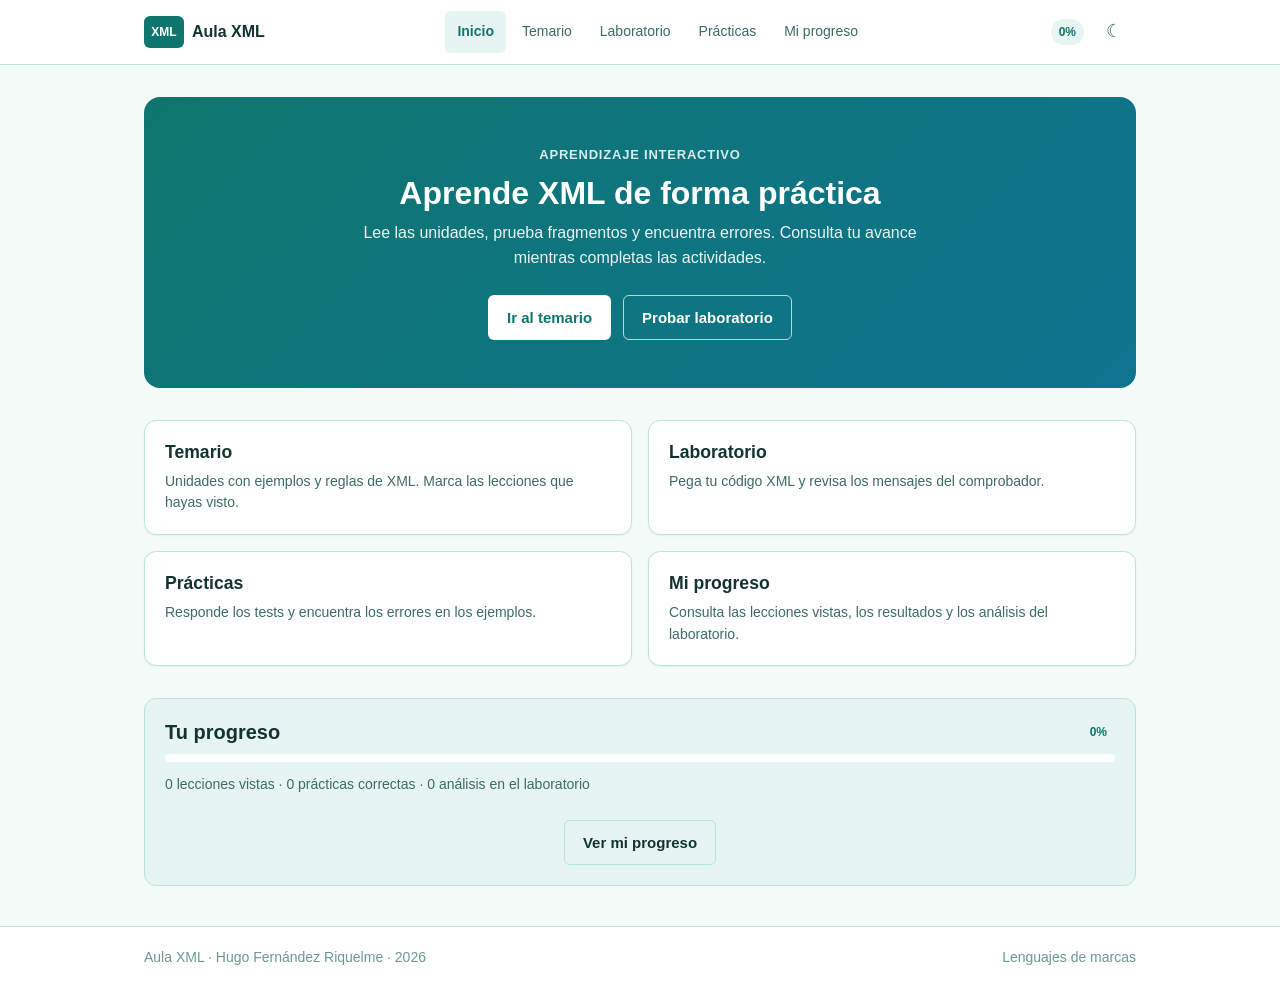
==== commit 8683368e: "Fase3" ====
--- a/aula-xml/index.html
+++ b/aula-xml/index.html
@@ -34,7 +34,19 @@
         <a href="progreso.html">Mi progreso</a>
       </nav>
 
-      <div class="acciones-h"></div>
+      <div class="acciones-h">
+        <span class="pct" id="pct">0%</span>
+
+        <button
+          type="button"
+          class="icono"
+          id="cambiarTema"
+          aria-label="Cambiar tema claro u oscuro"
+          title="Cambiar tema"
+        >
+          ☾
+        </button>
+      </div>
 
     </div>
   </header>
@@ -50,8 +62,8 @@
       </h1>
 
       <p>
-        Lee las unidades, prueba fragmentos y encuentra errores
-        con ejemplos y ejercicios.
+        Lee las unidades, prueba fragmentos y encuentra errores.
+        Consulta tu avance mientras completas las actividades.
       </p>
 
       <div class="botones">
@@ -66,13 +78,17 @@
     </section>
 
     <!-- Accesos a las secciones -->
-    <section class="grid inicio-secciones" aria-label="Secciones del aula">
+    <section
+      class="grid inicio-secciones"
+      aria-label="Secciones del aula"
+    >
 
       <a href="temario.html" class="card">
         <h2>Temario</h2>
 
         <p>
           Unidades con ejemplos y reglas de XML.
+          Marca las lecciones que hayas visto.
         </p>
       </a>
 
@@ -80,7 +96,8 @@
         <h2>Laboratorio</h2>
 
         <p>
-          Pega un XML y revisa los mensajes del comprobador.
+          Pega tu código XML y revisa los mensajes
+          del comprobador.
         </p>
       </a>
 
@@ -88,7 +105,8 @@
         <h2>Prácticas</h2>
 
         <p>
-          Tests y ejercicios para encontrar el error.
+          Responde los tests y encuentra los errores
+          en los ejemplos.
         </p>
       </a>
 
@@ -96,34 +114,32 @@
         <h2>Mi progreso</h2>
 
         <p>
-          Consulta el apartado de seguimiento de tu aprendizaje.
+          Consulta las lecciones vistas, los resultados
+          y los análisis del laboratorio.
         </p>
       </a>
 
     </section>
 
-    <!-- Progreso provisional -->
-    <section class="caja-suave" aria-labelledby="titulo-avance-inicio">
+    <!-- Resumen del progreso -->
+    <section
+      class="caja-suave"
+      aria-labelledby="titulo-avance-inicio"
+    >
 
       <div class="fila">
         <h2 id="titulo-avance-inicio">Tu progreso</h2>
-        <span class="pill">0%</span>
+
+        <span class="pill" id="pill">0%</span>
       </div>
 
-      <div
-        class="track"
-        role="progressbar"
-        aria-label="Avance general"
-        aria-valuemin="0"
-        aria-valuemax="100"
-        aria-valuenow="0"
-      >
-        <div class="fill"></div>
+      <div class="track">
+        <div class="fill" id="barraFill"></div>
       </div>
 
-      <p class="nota">
-        El seguimiento del progreso está pendiente de implementar.
-        El porcentaje mostrado es provisional.
+      <p class="nota" id="notaHome">
+        0 lecciones vistas · 0 prácticas correctas ·
+        0 análisis en el laboratorio
       </p>
 
       <div class="botones">
@@ -143,7 +159,7 @@
     </div>
   </footer>
 
-<script src="../js/main.js"></script>
+  <script src="../js/main.js"></script>
 
 </body>
 </html>
--- a/css/styles.css
+++ b/css/styles.css
@@ -835,4 +835,7 @@
 .inicio-secciones .card:hover {
   border-color: var(--verde);
   background: var(--suave);
+}
+.temario-unidades .bloque > .btn {
+  margin-top: 16px;
 }
